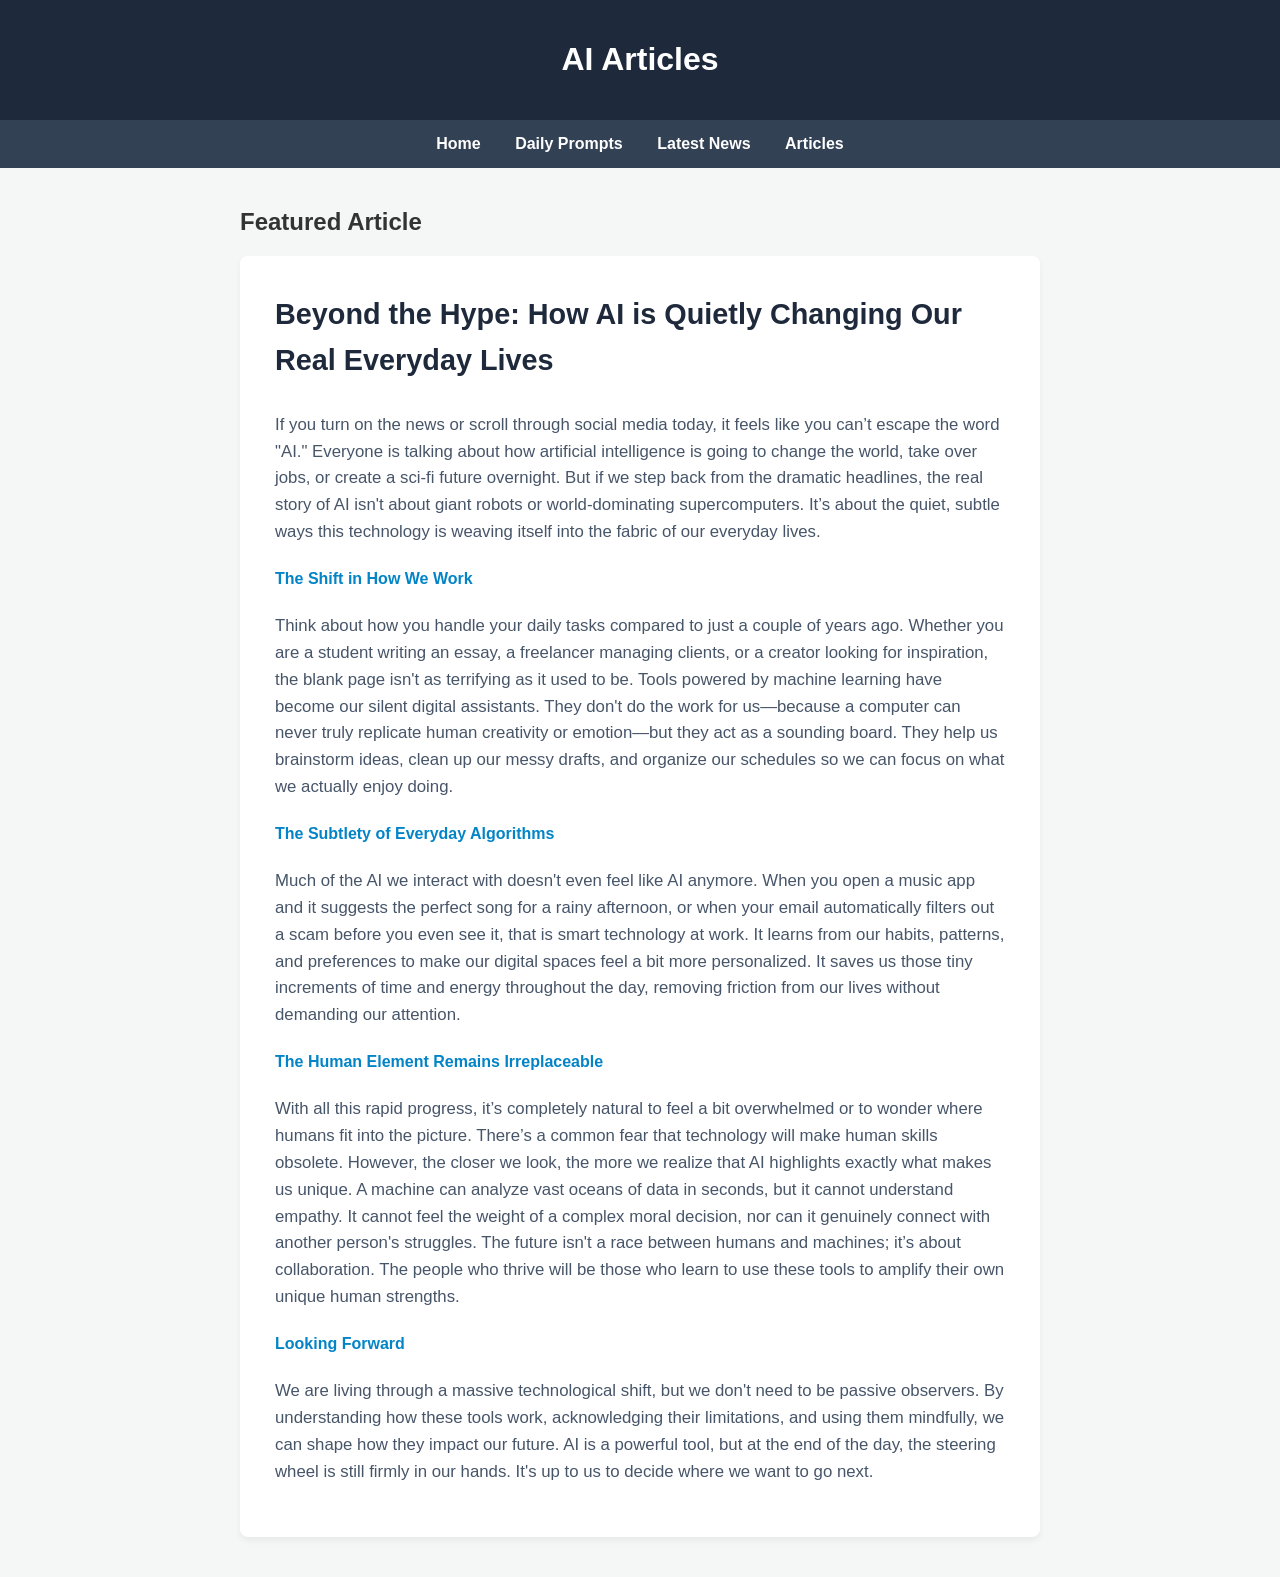
==== articles.html @ 6ccb47ed "Create articles.html" ====
<!DOCTYPE html>
<html lang="en">
<head>
    <meta charset="UTF-8">
    <meta name="viewport" content="width=device-width, initial-scale=1.0">
    <title>Articles - AI Trends Hub</title>
    <style>
        body { font-family: 'Segoe UI', sans-serif; margin: 0; padding: 0; background-color: #f4f7f6; color: #333; text-align: center; }
        header { background-color: #1e293b; color: white; padding: 20px; }
        nav { background-color: #334155; padding: 15px; }
        nav a { color: white; text-decoration: none; margin: 0 15px; font-weight: bold; }
        nav a:hover { color: #38bdf8; }
        .container { max-width: 800px; margin: 40px auto; padding: 0 20px; text-align: left; }
        .article { background: white; padding: 35px; margin-bottom: 25px; border-radius: 8px; box-shadow: 0 4px 6px rgba(0,0,0,0.05); line-height: 1.6; }
        .article h3 { margin-top: 0; color: #1e293b; font-size: 1.8rem; }
        .article h4 { color: #0284c7; margin-top: 20px; }
        .article p { font-size: 1.05rem; color: #475569; }
    </style>
</head>
<body>

    <header>
        <h1>AI Articles</h1>
    </header>

    <nav>
        <a href="index.html">Home</a>
        <a href="prompts.html">Daily Prompts</a>
        <a href="news.html">Latest News</a>
        <a href="articles.html">Articles</a>
    </nav>

    <div class="container">
        <h2>Featured Article</h2>

        <div class="article">
            <h3>Beyond the Hype: How AI is Quietly Changing Our Real Everyday Lives</h3>
            
            <p>If you turn on the news or scroll through social media today, it feels like you can’t escape the word "AI." Everyone is talking about how artificial intelligence is going to change the world, take over jobs, or create a sci-fi future overnight. But if we step back from the dramatic headlines, the real story of AI isn't about giant robots or world-dominating supercomputers. It’s about the quiet, subtle ways this technology is weaving itself into the fabric of our everyday lives.</p>

            <h4>The Shift in How We Work</h4>
            <p>Think about how you handle your daily tasks compared to just a couple of years ago. Whether you are a student writing an essay, a freelancer managing clients, or a creator looking for inspiration, the blank page isn't as terrifying as it used to be. Tools powered by machine learning have become our silent digital assistants. They don't do the work for us—because a computer can never truly replicate human creativity or emotion—but they act as a sounding board. They help us brainstorm ideas, clean up our messy drafts, and organize our schedules so we can focus on what we actually enjoy doing.</p>

            <h4>The Subtlety of Everyday Algorithms</h4>
            <p>Much of the AI we interact with doesn't even feel like AI anymore. When you open a music app and it suggests the perfect song for a rainy afternoon, or when your email automatically filters out a scam before you even see it, that is smart technology at work. It learns from our habits, patterns, and preferences to make our digital spaces feel a bit more personalized. It saves us those tiny increments of time and energy throughout the day, removing friction from our lives without demanding our attention.</p>

            <h4>The Human Element Remains Irreplaceable</h4>
            <p>With all this rapid progress, it’s completely natural to feel a bit overwhelmed or to wonder where humans fit into the picture. There’s a common fear that technology will make human skills obsolete. However, the closer we look, the more we realize that AI highlights exactly what makes us unique. A machine can analyze vast oceans of data in seconds, but it cannot understand empathy. It cannot feel the weight of a complex moral decision, nor can it genuinely connect with another person's struggles. The future isn't a race between humans and machines; it’s about collaboration. The people who thrive will be those who learn to use these tools to amplify their own unique human strengths.</p>

            <h4>Looking Forward</h4>
            <p>We are living through a massive technological shift, but we don't need to be passive observers. By understanding how these tools work, acknowledging their limitations, and using them mindfully, we can shape how they impact our future. AI is a powerful tool, but at the end of the day, the steering wheel is still firmly in our hands. It's up to us to decide where we want to go next.</p>
        </div>
    </div>

</body>
</html>
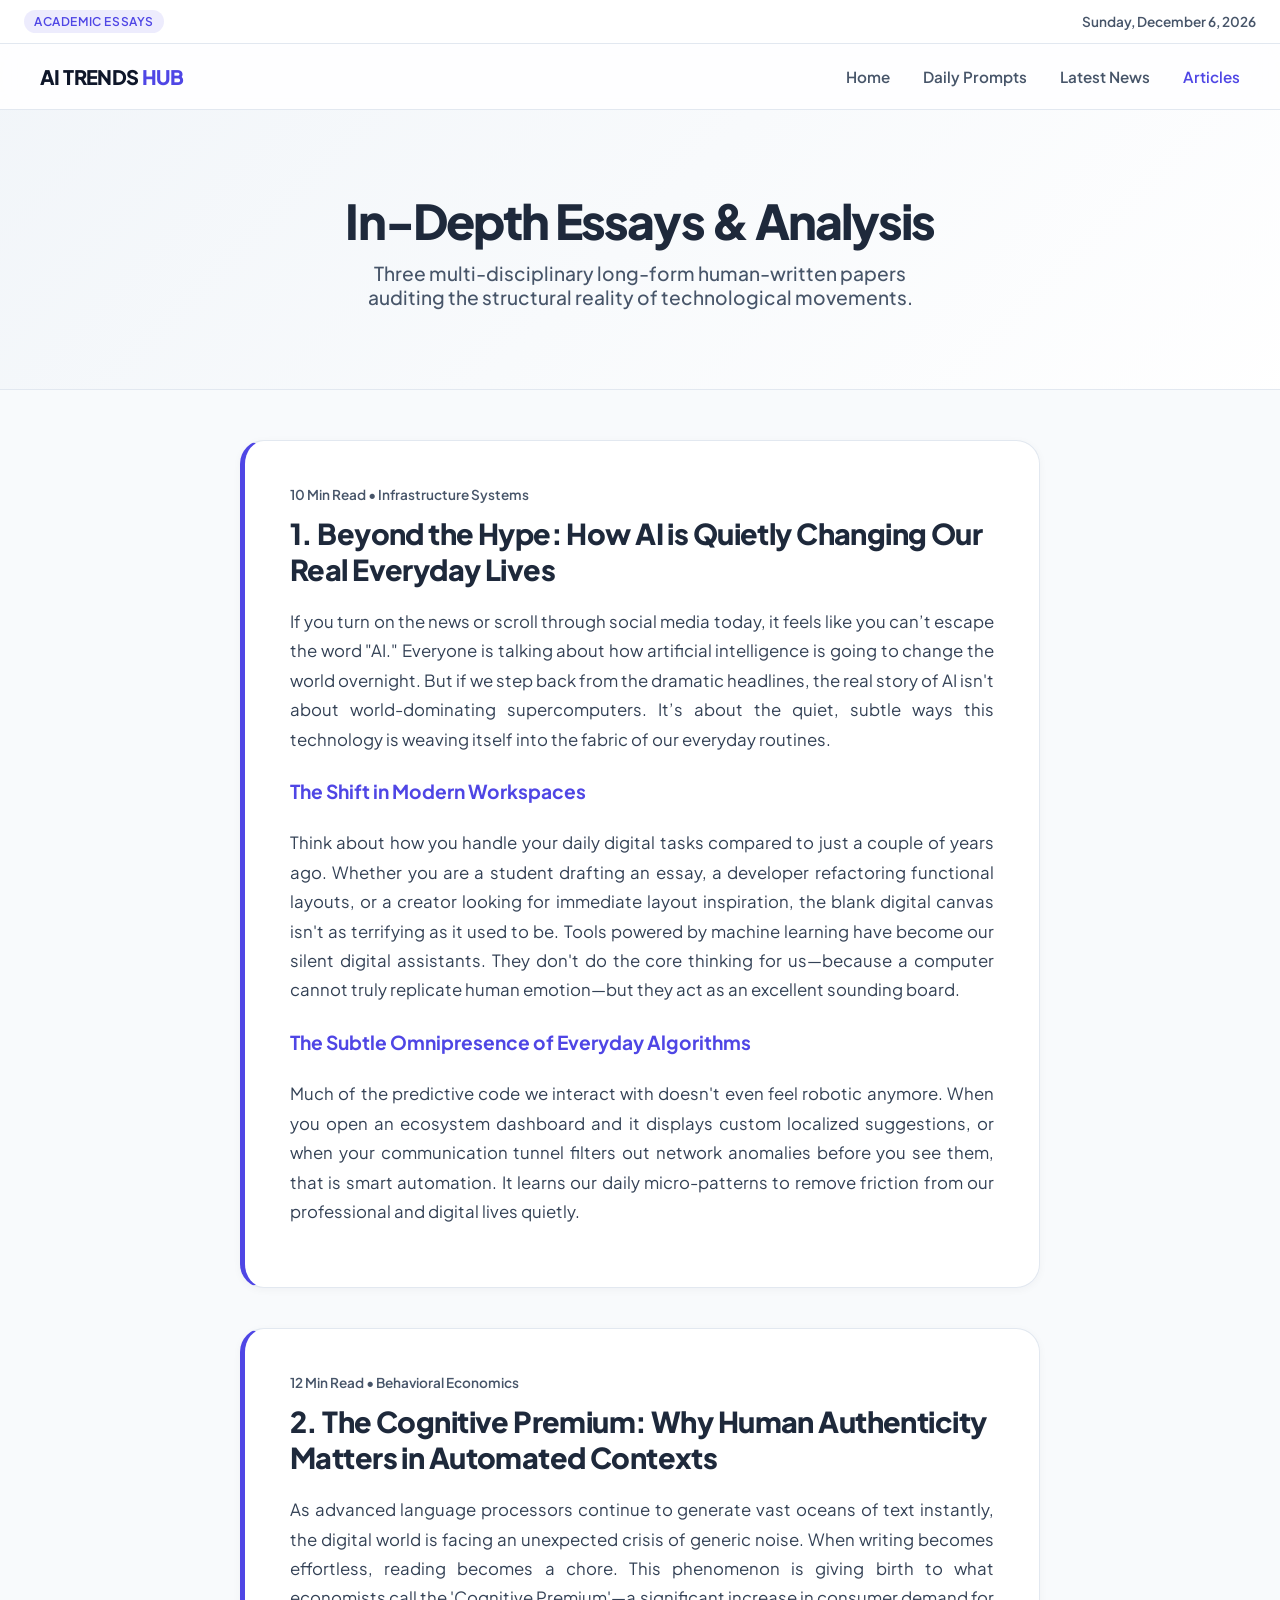
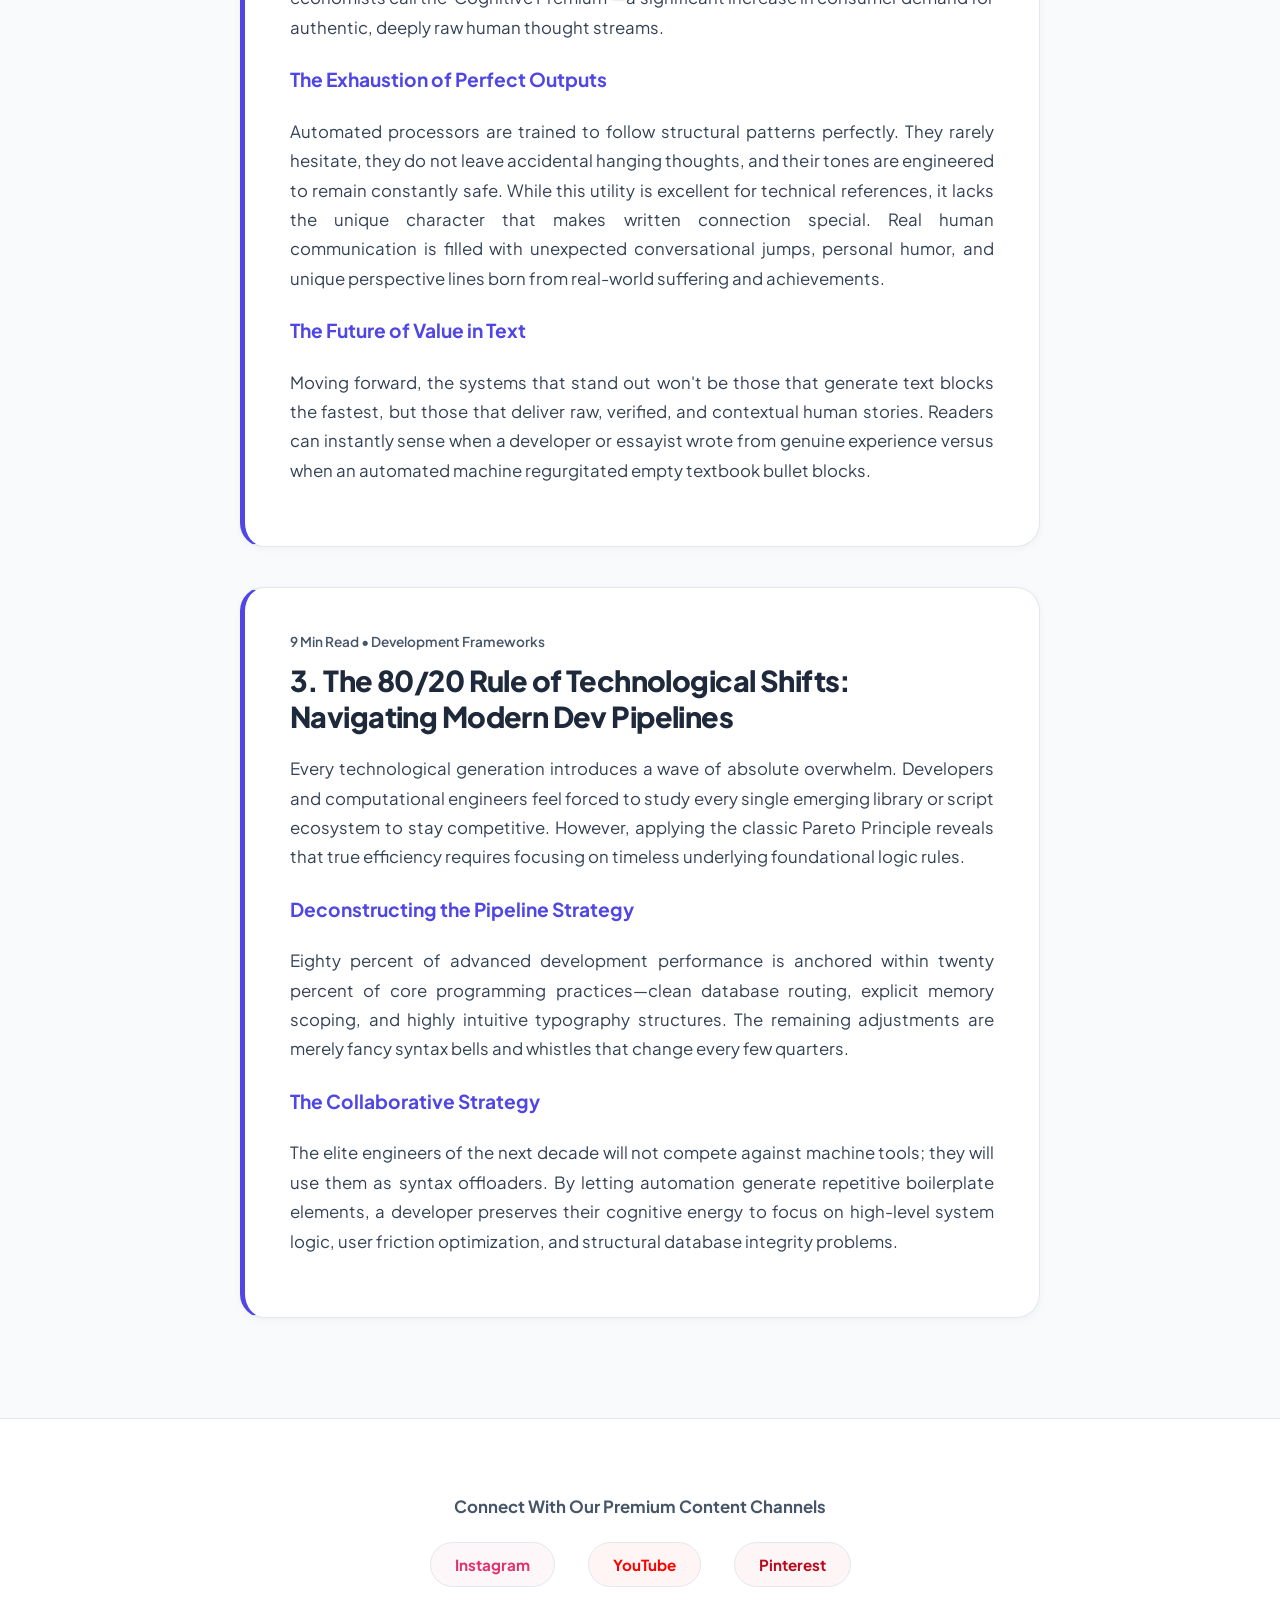
==== commit 6a4339cf: "Update articles.html" ====
--- a/articles.html
+++ b/articles.html
@@ -3,54 +3,125 @@
 <head>
     <meta charset="UTF-8">
     <meta name="viewport" content="width=device-width, initial-scale=1.0">
-    <title>Articles - AI Trends Hub</title>
+    <title>Research Papers | AI Trends Hub</title>
+    <link rel="preconnect" href="https://fonts.googleapis.com">
+    <link rel="preconnect" href="https://fonts.gstatic.com" crossorigin>
+    <link href="https://fonts.googleapis.com/css2?family=Plus+Jakarta+Sans:wght@400;500;600;700;800&display=swap" rel="stylesheet">
     <style>
-        body { font-family: 'Segoe UI', sans-serif; margin: 0; padding: 0; background-color: #f4f7f6; color: #333; text-align: center; }
-        header { background-color: #1e293b; color: white; padding: 20px; }
-        nav { background-color: #334155; padding: 15px; }
-        nav a { color: white; text-decoration: none; margin: 0 15px; font-weight: bold; }
-        nav a:hover { color: #38bdf8; }
-        .container { max-width: 800px; margin: 40px auto; padding: 0 20px; text-align: left; }
-        .article { background: white; padding: 35px; margin-bottom: 25px; border-radius: 8px; box-shadow: 0 4px 6px rgba(0,0,0,0.05); line-height: 1.6; }
-        .article h3 { margin-top: 0; color: #1e293b; font-size: 1.8rem; }
-        .article h4 { color: #0284c7; margin-top: 20px; }
-        .article p { font-size: 1.05rem; color: #475569; }
+        :root {
+            --bg-global: #f8fafc;
+            --bg-card: #ffffff;
+            --text-main: #0f172a;
+            --text-muted: #475569;
+            --accent-premium: #4f46e5;
+            --border-color: #e2e8f0;
+            --shadow-sm: 0 2px 8px rgba(15, 23, 42, 0.04);
+            --shadow-md: 0 12px 34px rgba(15, 23, 42, 0.06);
+        }
+        body { font-family: 'Plus Jakarta Sans', sans-serif; margin: 0; padding: 0; background-color: var(--bg-global); color: var(--text-main); }
+        
+        .top-ticker { background-color: #ffffff; border-bottom: 1px solid var(--border-color); padding: 10px 24px; font-size: 0.85rem; font-weight: 600; color: var(--text-muted); display: flex; justify-content: space-between; align-items: center; }
+        .live-badge { background: rgba(79, 70, 229, 0.1); color: var(--accent-premium); padding: 4px 10px; border-radius: 20px; font-size: 0.75rem; letter-spacing: 0.05em; }
+        
+        nav { background: rgba(255, 255, 255, 0.8); backdrop-filter: blur(20px); -webkit-backdrop-filter: blur(20px); padding: 20px 40px; position: sticky; top: 0; z-index: 100; border-bottom: 1px solid var(--border-color); display: flex; justify-content: space-between; align-items: center; }
+        .logo { font-size: 1.25rem; font-weight: 800; color: var(--text-main); letter-spacing: -0.03em; text-decoration: none; }
+        .logo span { color: var(--accent-premium); }
+        nav .links a { color: var(--text-muted); text-decoration: none; margin-left: 30px; font-size: 0.95rem; font-weight: 600; transition: 0.2s; }
+        nav .links a:hover, nav .links a.active { color: var(--accent-premium); }
+
+        header { position: relative; padding: 80px 20px; text-align: center; background: linear-gradient(135deg, rgba(241, 245, 249, 0.9), rgba(255, 255, 255, 0.95)), url('https://images.unsplash.com/photo-1618005182384-a83a8bd57fbe?auto=format&fit=crop&w=1200&q=80'); background-size: cover; background-position: center; border-bottom: 1px solid var(--border-color); }
+        header h1 { margin: 0; font-size: 3rem; font-weight: 800; letter-spacing: -0.04em; color: #1e293b; }
+        header p { color: var(--text-muted); font-size: 1.2rem; max-width: 600px; margin: 10px auto 0 auto; font-weight: 500; }
+
+        .main-container { max-width: 800px; margin: 50px auto; padding: 0 20px; }
+        
+        .article-block { background: var(--bg-card); border-radius: 24px; padding: 45px; border: 1px solid var(--border-color); box-shadow: var(--shadow-sm); margin-bottom: 40px; border-left: 5px solid var(--accent-premium); }
+        .meta-info { font-size: 0.85rem; color: var(--text-muted); font-weight: 600; margin-bottom: 12px; }
+        .article-block h2 { font-size: 1.8rem; margin: 0 0 20px 0; font-weight: 800; letter-spacing: -0.02em; color: #1e293b; line-height: 1.25; }
+        .article-block h4 { color: var(--accent-premium); font-size: 1.2rem; margin-top: 25px; font-weight: 700; }
+        .article-block p { color: #334155; font-size: 1.05rem; line-height: 1.75; margin-bottom: 16px; text-align: justify; }
+
+        footer { background: #ffffff; border-top: 1px solid var(--border-color); padding: 60px 20px; text-align: center; margin-top: 100px; }
+        footer p { font-weight: 700; color: var(--text-muted); margin-bottom: 25px; font-size: 1.05rem; }
+        .social-links a { display: inline-block; margin: 0 15px; text-decoration: none; font-weight: 700; font-size: 0.95rem; padding: 12px 24px; border-radius: 30px; transition: 0.2s; border: 1px solid var(--border-color); }
+        .instagram { color: #e1306c; background: rgba(225, 48, 108, 0.04); }
+        .youtube { color: #ff0000; background: rgba(255, 0, 0, 0.04); }
+        .pinterest { color: #bd081c; background: rgba(189, 8, 28, 0.04); }
+        .social-links a:hover { transform: scale(1.05); box-shadow: var(--shadow-sm); }
     </style>
 </head>
 <body>
 
+    <div class="top-ticker">
+        <div class="live-badge">ACADEMIC ESSAYS</div>
+        <div id="current-date">Loading dynamic calendar...</div>
+    </div>
+
+    <nav>
+        <a href="index.html" class="logo">AI TRENDS <span>HUB</span></a>
+        <div class="links">
+            <a href="index.html">Home</a>
+            <a href="prompts.html">Daily Prompts</a>
+            <a href="news.html">Latest News</a>
+            <a href="articles.html" class="active">Articles</a>
+        </div>
+    </nav>
+
     <header>
-        <h1>AI Articles</h1>
+        <h1>In-Depth Essays & Analysis</h1>
+        <p>Three multi-disciplinary long-form human-written papers auditing the structural reality of technological movements.</p>
     </header>
 
-    <nav>
-        <a href="index.html">Home</a>
-        <a href="prompts.html">Daily Prompts</a>
-        <a href="news.html">Latest News</a>
-        <a href="articles.html">Articles</a>
-    </nav>
+    <div class="main-container">
 
-    <div class="container">
-        <h2>Featured Article</h2>
+        <div class="article-block">
+            <div class="meta-info">10 Min Read • Infrastructure Systems</div>
+            <h2>1. Beyond the Hype: How AI is Quietly Changing Our Real Everyday Lives</h2>
+            <p>If you turn on the news or scroll through social media today, it feels like you can’t escape the word "AI." Everyone is talking about how artificial intelligence is going to change the world overnight. But if we step back from the dramatic headlines, the real story of AI isn't about world-dominating supercomputers. It’s about the quiet, subtle ways this technology is weaving itself into the fabric of our everyday routines.</p>
+            <h4>The Shift in Modern Workspaces</h4>
+            <p>Think about how you handle your daily digital tasks compared to just a couple of years ago. Whether you are a student drafting an essay, a developer refactoring functional layouts, or a creator looking for immediate layout inspiration, the blank digital canvas isn't as terrifying as it used to be. Tools powered by machine learning have become our silent digital assistants. They don't do the core thinking for us—because a computer cannot truly replicate human emotion—but they act as an excellent sounding board.</p>
+            <h4>The Subtle Omnipresence of Everyday Algorithms</h4>
+            <p>Much of the predictive code we interact with doesn't even feel robotic anymore. When you open an ecosystem dashboard and it displays custom localized suggestions, or when your communication tunnel filters out network anomalies before you see them, that is smart automation. It learns our daily micro-patterns to remove friction from our professional and digital lives quietly.</p>
+        </div>
 
-        <div class="article">
-            <h3>Beyond the Hype: How AI is Quietly Changing Our Real Everyday Lives</h3>
-            
-            <p>If you turn on the news or scroll through social media today, it feels like you can’t escape the word "AI." Everyone is talking about how artificial intelligence is going to change the world, take over jobs, or create a sci-fi future overnight. But if we step back from the dramatic headlines, the real story of AI isn't about giant robots or world-dominating supercomputers. It’s about the quiet, subtle ways this technology is weaving itself into the fabric of our everyday lives.</p>
+        <div class="article-block">
+            <div class="meta-info">12 Min Read • Behavioral Economics</div>
+            <h2>2. The Cognitive Premium: Why Human Authenticity Matters in Automated Contexts</h2>
+            <p>As advanced language processors continue to generate vast oceans of text instantly, the digital world is facing an unexpected crisis of generic noise. When writing becomes effortless, reading becomes a chore. This phenomenon is giving birth to what economists call the 'Cognitive Premium'—a significant increase in consumer demand for authentic, deeply raw human thought streams.</p>
+            <h4>The Exhaustion of Perfect Outputs</h4>
+            <p>Automated processors are trained to follow structural patterns perfectly. They rarely hesitate, they do not leave accidental hanging thoughts, and their tones are engineered to remain constantly safe. While this utility is excellent for technical references, it lacks the unique character that makes written connection special. Real human communication is filled with unexpected conversational jumps, personal humor, and unique perspective lines born from real-world suffering and achievements.</p>
+            <h4>The Future of Value in Text</h4>
+            <p>Moving forward, the systems that stand out won't be those that generate text blocks the fastest, but those that deliver raw, verified, and contextual human stories. Readers can instantly sense when a developer or essayist wrote from genuine experience versus when an automated machine regurgitated empty textbook bullet blocks.</p>
+        </div>
 
-            <h4>The Shift in How We Work</h4>
-            <p>Think about how you handle your daily tasks compared to just a couple of years ago. Whether you are a student writing an essay, a freelancer managing clients, or a creator looking for inspiration, the blank page isn't as terrifying as it used to be. Tools powered by machine learning have become our silent digital assistants. They don't do the work for us—because a computer can never truly replicate human creativity or emotion—but they act as a sounding board. They help us brainstorm ideas, clean up our messy drafts, and organize our schedules so we can focus on what we actually enjoy doing.</p>
+        <div class="article-block">
+            <div class="meta-info">9 Min Read • Development Frameworks</div>
+            <h2>3. The 80/20 Rule of Technological Shifts: Navigating Modern Dev Pipelines</h2>
+            <p>Every technological generation introduces a wave of absolute overwhelm. Developers and computational engineers feel forced to study every single emerging library or script ecosystem to stay competitive. However, applying the classic Pareto Principle reveals that true efficiency requires focusing on timeless underlying foundational logic rules.</p>
+            <h4>Deconstructing the Pipeline Strategy</h4>
+            <p>Eighty percent of advanced development performance is anchored within twenty percent of core programming practices—clean database routing, explicit memory scoping, and highly intuitive typography structures. The remaining adjustments are merely fancy syntax bells and whistles that change every few quarters.</p>
+            <h4>The Collaborative Strategy</h4>
+            <p>The elite engineers of the next decade will not compete against machine tools; they will use them as syntax offloaders. By letting automation generate repetitive boilerplate elements, a developer preserves their cognitive energy to focus on high-level system logic, user friction optimization, and structural database integrity problems.</p>
+        </div>
 
-            <h4>The Subtlety of Everyday Algorithms</h4>
-            <p>Much of the AI we interact with doesn't even feel like AI anymore. When you open a music app and it suggests the perfect song for a rainy afternoon, or when your email automatically filters out a scam before you even see it, that is smart technology at work. It learns from our habits, patterns, and preferences to make our digital spaces feel a bit more personalized. It saves us those tiny increments of time and energy throughout the day, removing friction from our lives without demanding our attention.</p>
-
-            <h4>The Human Element Remains Irreplaceable</h4>
-            <p>With all this rapid progress, it’s completely natural to feel a bit overwhelmed or to wonder where humans fit into the picture. There’s a common fear that technology will make human skills obsolete. However, the closer we look, the more we realize that AI highlights exactly what makes us unique. A machine can analyze vast oceans of data in seconds, but it cannot understand empathy. It cannot feel the weight of a complex moral decision, nor can it genuinely connect with another person's struggles. The future isn't a race between humans and machines; it’s about collaboration. The people who thrive will be those who learn to use these tools to amplify their own unique human strengths.</p>
-
-            <h4>Looking Forward</h4>
-            <p>We are living through a massive technological shift, but we don't need to be passive observers. By understanding how these tools work, acknowledging their limitations, and using them mindfully, we can shape how they impact our future. AI is a powerful tool, but at the end of the day, the steering wheel is still firmly in our hands. It's up to us to decide where we want to go next.</p>
-        </div>
     </div>
 
+    <footer>
+        <p>Connect With Our Premium Content Channels</p>
+        <div class="social-links">
+            <a href="#" target="_blank" class="instagram">Instagram</a>
+            <a href="#" target="_blank" class="youtube">YouTube</a>
+            <a href="#" target="_blank" class="pinterest">Pinterest</a>
+        </div>
+    </footer>
+
+    <script>
+        function updatePortalDate() {
+            const options = { weekday: 'long', year: 'numeric', month: 'long', day: 'numeric' };
+            const today  = new Date();
+            document.getElementById("current-date").innerText = today.toLocaleDateString("en-US", options);
+        }
+        updatePortalDate(25-06-2026);
+    </script>
 </body>
 </html>
